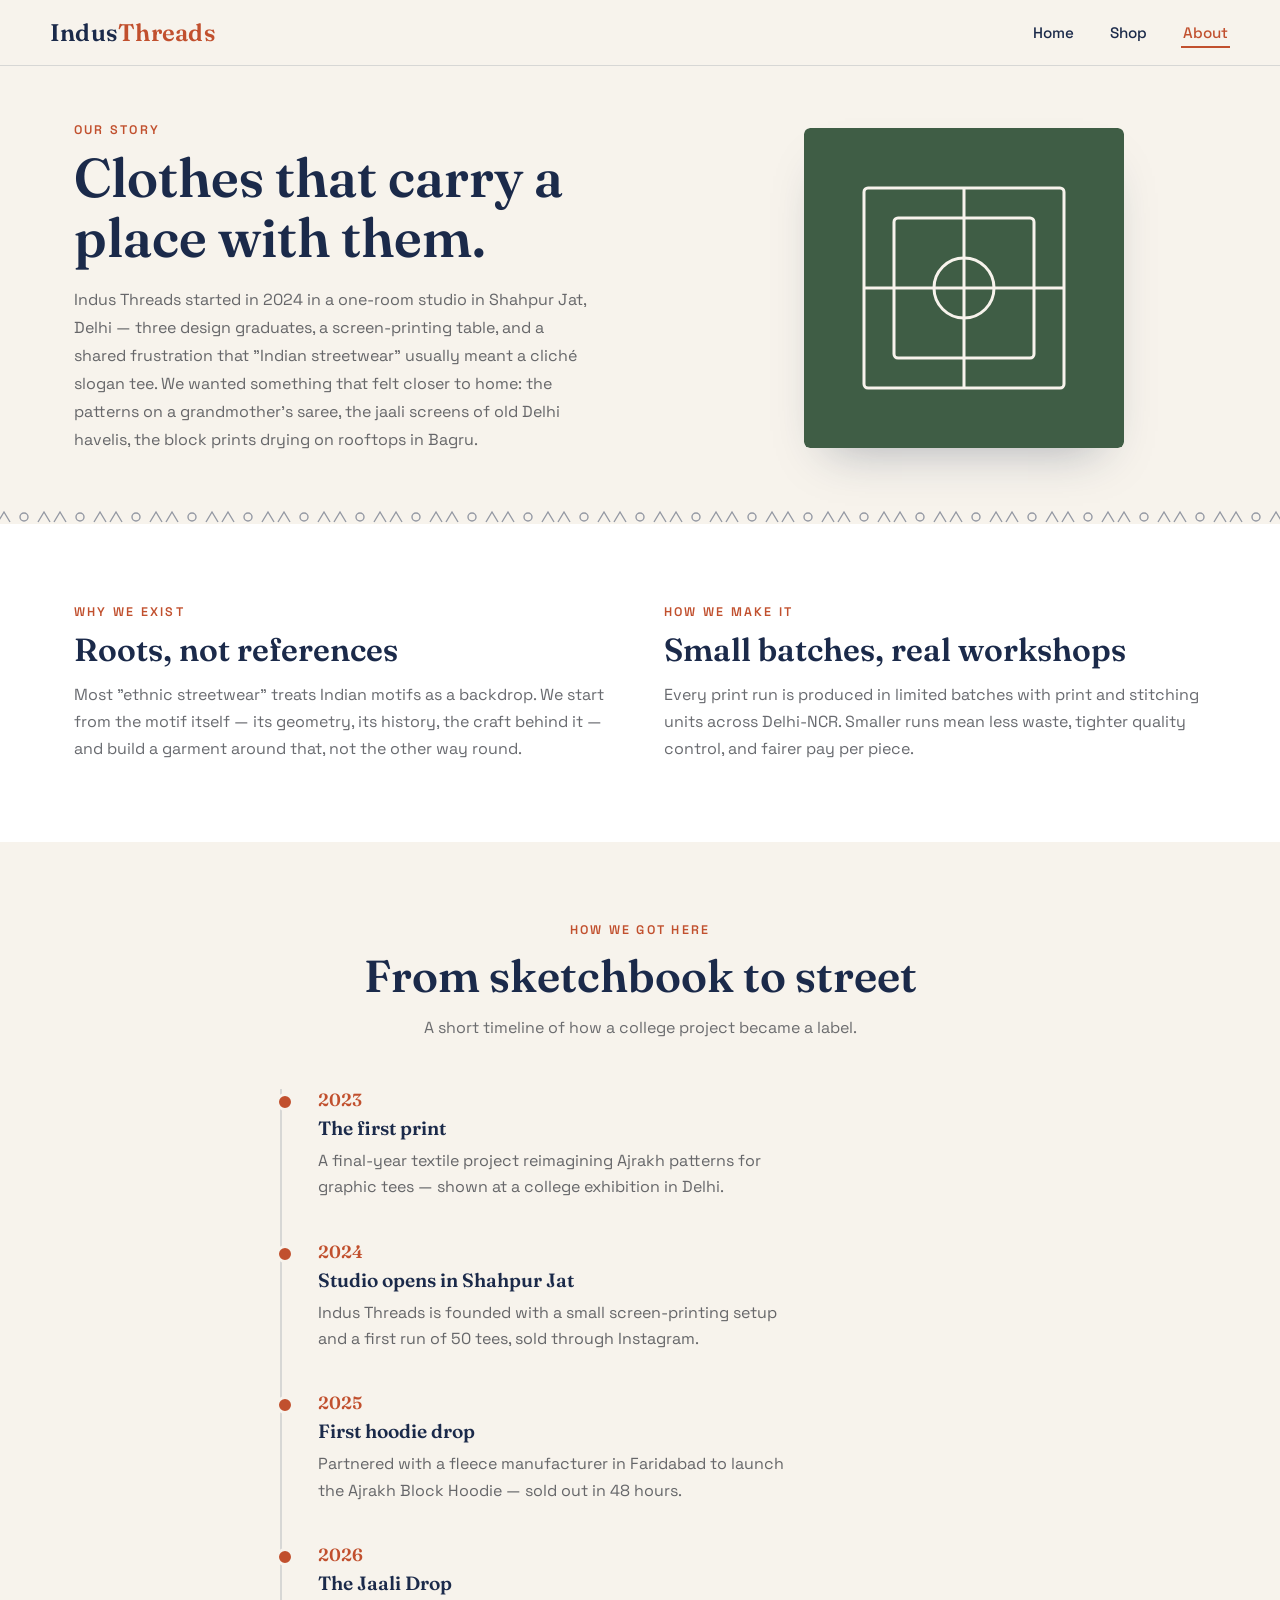
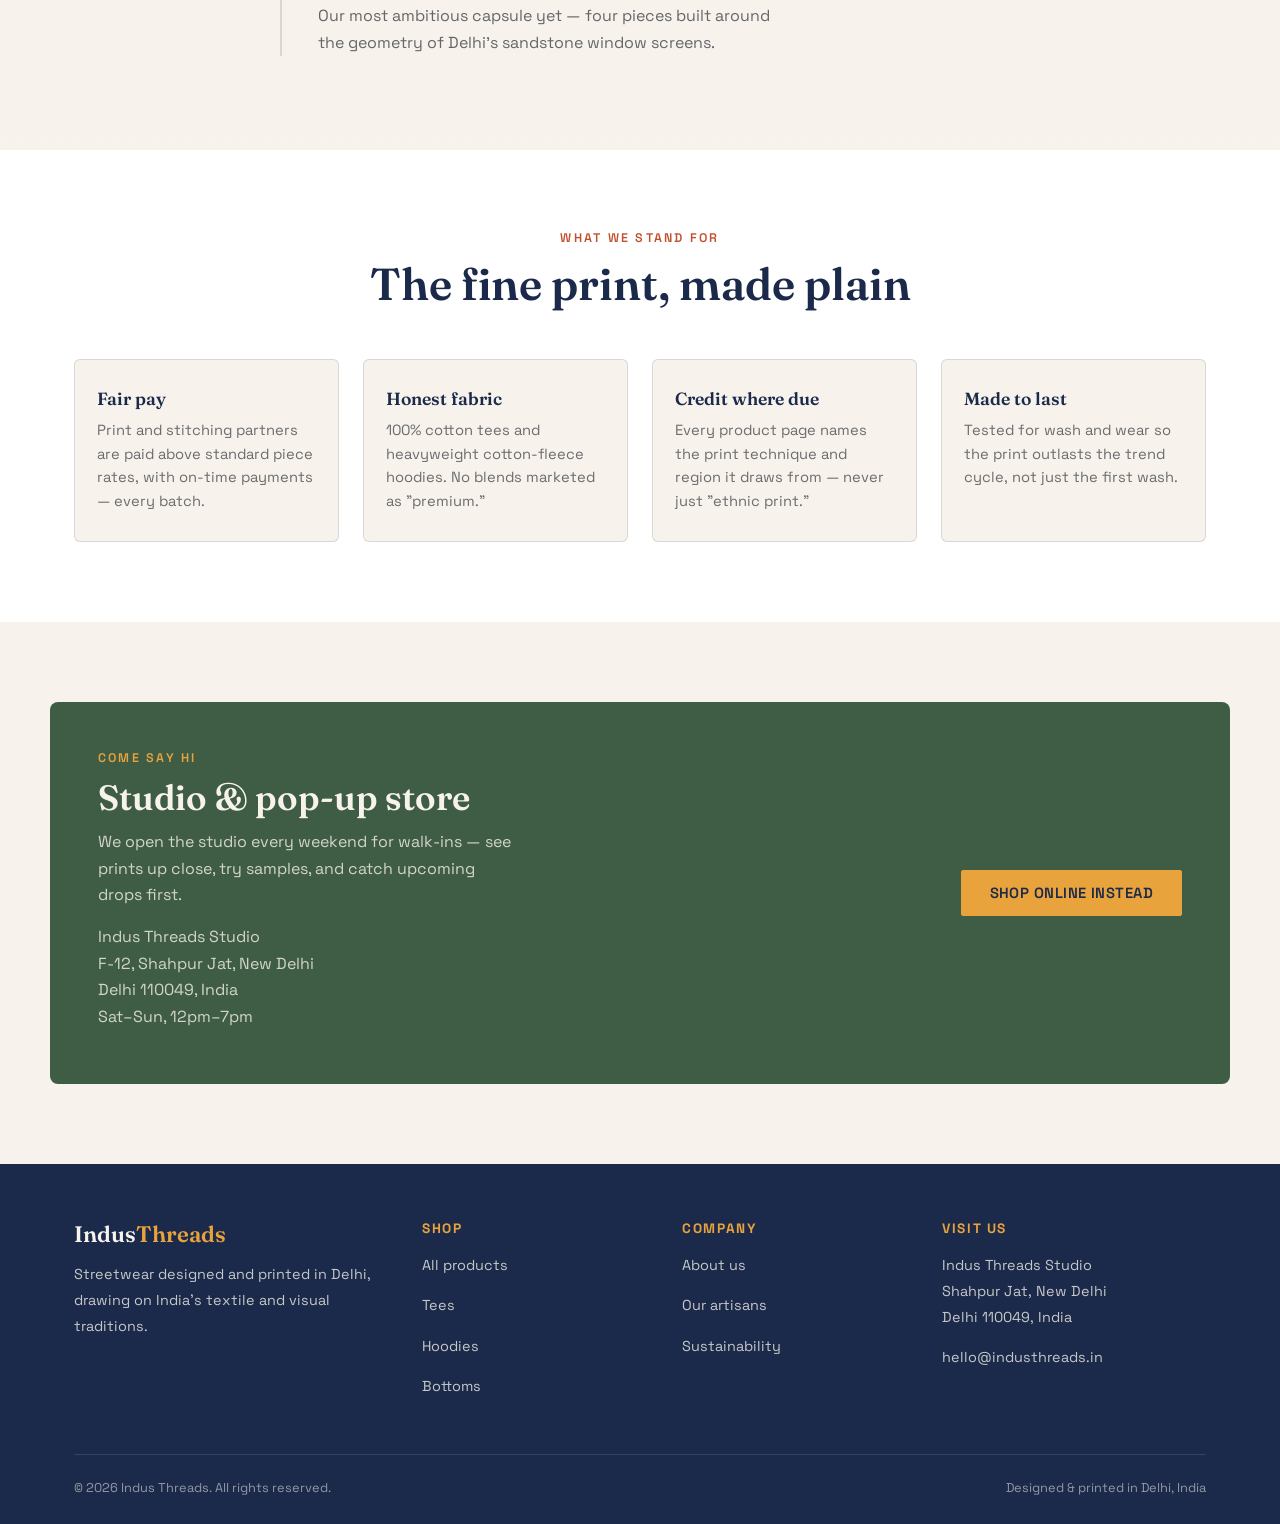
==== about.html @ fd1d697f "Add files via upload" ====
<!DOCTYPE html>
<html lang="en">
<head>
  <meta charset="UTF-8" />
  <meta name="viewport" content="width=device-width, initial-scale=1.0" />
  <title>About — Indus Threads</title>
  <link rel="preconnect" href="https://fonts.googleapis.com">
  <link rel="preconnect" href="https://fonts.gstatic.com" crossorigin>
  <link href="https://fonts.googleapis.com/css2?family=Fraunces:opsz,wght@9..144,500;9..144,600;9..144,700&family=Space+Grotesk:wght@400;500;600;700&display=swap" rel="stylesheet">
  <link rel="stylesheet" href="style.css" />
  <link rel="stylesheet" href="about.css" />
</head>
<body>

  <!-- ===== HEADER ===== -->
  <header class="site-header">
    <nav class="nav container">
      <a href="index.html" class="logo">Indus<span>Threads</span></a>
      <div class="nav-links">
        <a href="index.html">Home</a>
        <a href="shop.html">Shop</a>
        <a href="about.html" class="active">About</a>
      </div>
      <button class="nav-toggle" aria-label="Toggle menu">
        <span></span><span></span><span></span>
      </button>
    </nav>
  </header>

  <!-- ===== INTRO ===== -->
  <section class="about-hero">
    <div class="container about-hero-grid">
      <div>
        <span class="eyebrow">Our story</span>
        <h1>Clothes that carry a place with them.</h1>
        <p>
          Indus Threads started in 2024 in a one-room studio in Shahpur Jat,
          Delhi — three design graduates, a screen-printing table, and a
          shared frustration that "Indian streetwear" usually meant a cliché
          slogan tee. We wanted something that felt closer to home: the
          patterns on a grandmother's saree, the jaali screens of old Delhi
          havelis, the block prints drying on rooftops in Bagru.
        </p>
      </div>
      <div class="about-hero-visual reveal">
        <svg viewBox="0 0 320 320" xmlns="http://www.w3.org/2000/svg" aria-hidden="true">
          <rect width="320" height="320" rx="6" fill="#3F5D45"/>
          <g stroke="#F7F3EC" stroke-width="3" fill="none">
            <rect x="60" y="60" width="200" height="200" rx="4"/>
            <rect x="90" y="90" width="140" height="140" rx="4"/>
            <path d="M60 160 H260 M160 60 V260"/>
            <circle cx="160" cy="160" r="30"/>
          </g>
        </svg>
      </div>
    </div>
  </section>

  <div class="motif-strip" aria-hidden="true"></div>

  <!-- ===== MISSION ===== -->
  <section class="mission">
    <div class="container mission-grid">
      <div class="mission-item reveal">
        <span class="eyebrow">Why we exist</span>
        <h2>Roots, not references</h2>
        <p>
          Most "ethnic streetwear" treats Indian motifs as a backdrop. We start
          from the motif itself — its geometry, its history, the craft behind
          it — and build a garment around that, not the other way round.
        </p>
      </div>
      <div class="mission-item reveal">
        <span class="eyebrow">How we make it</span>
        <h2>Small batches, real workshops</h2>
        <p>
          Every print run is produced in limited batches with print and
          stitching units across Delhi-NCR. Smaller runs mean less waste,
          tighter quality control, and fairer pay per piece.
        </p>
      </div>
    </div>
  </section>

  <!-- ===== TIMELINE ===== -->
  <section class="timeline-section">
    <div class="container">
      <div class="section-head">
        <span class="eyebrow">How we got here</span>
        <h2>From sketchbook to street</h2>
        <p>A short timeline of how a college project became a label.</p>
      </div>

      <div class="timeline">
        <div class="timeline-item reveal">
          <div class="timeline-year">2023</div>
          <div class="timeline-body">
            <h3>The first print</h3>
            <p>A final-year textile project reimagining Ajrakh patterns for graphic tees — shown at a college exhibition in Delhi.</p>
          </div>
        </div>
        <div class="timeline-item reveal">
          <div class="timeline-year">2024</div>
          <div class="timeline-body">
            <h3>Studio opens in Shahpur Jat</h3>
            <p>Indus Threads is founded with a small screen-printing setup and a first run of 50 tees, sold through Instagram.</p>
          </div>
        </div>
        <div class="timeline-item reveal">
          <div class="timeline-year">2025</div>
          <div class="timeline-body">
            <h3>First hoodie drop</h3>
            <p>Partnered with a fleece manufacturer in Faridabad to launch the Ajrakh Block Hoodie — sold out in 48 hours.</p>
          </div>
        </div>
        <div class="timeline-item reveal">
          <div class="timeline-year">2026</div>
          <div class="timeline-body">
            <h3>The Jaali Drop</h3>
            <p>Our most ambitious capsule yet — four pieces built around the geometry of Delhi's sandstone window screens.</p>
          </div>
        </div>
      </div>
    </div>
  </section>

  <div class="motif-strip dark" aria-hidden="true"></div>

  <!-- ===== TEAM / VALUES ===== -->
  <section class="values-section">
    <div class="container">
      <div class="section-head">
        <span class="eyebrow">What we stand for</span>
        <h2>The fine print, made plain</h2>
      </div>
      <div class="values-grid-about">
        <div class="value-card reveal">
          <h3>Fair pay</h3>
          <p>Print and stitching partners are paid above standard piece rates, with on-time payments — every batch.</p>
        </div>
        <div class="value-card reveal">
          <h3>Honest fabric</h3>
          <p>100% cotton tees and heavyweight cotton-fleece hoodies. No blends marketed as "premium."</p>
        </div>
        <div class="value-card reveal">
          <h3>Credit where due</h3>
          <p>Every product page names the print technique and region it draws from — never just "ethnic print."</p>
        </div>
        <div class="value-card reveal">
          <h3>Made to last</h3>
          <p>Tested for wash and wear so the print outlasts the trend cycle, not just the first wash.</p>
        </div>
      </div>
    </div>
  </section>

  <!-- ===== VISIT US ===== -->
  <section class="visit">
    <div class="container visit-box">
      <div>
        <span class="eyebrow">Come say hi</span>
        <h2>Studio &amp; pop-up store</h2>
        <p>We open the studio every weekend for walk-ins — see prints up close, try samples, and catch upcoming drops first.</p>
        <p class="visit-address">
          Indus Threads Studio<br>
          F-12, Shahpur Jat, New Delhi<br>
          Delhi 110049, India<br>
          Sat–Sun, 12pm–7pm
        </p>
      </div>
      <a href="shop.html" class="btn btn-primary">Shop online instead</a>
    </div>
  </section>

  <!-- ===== FOOTER ===== -->
  <footer class="site-footer">
    <div class="container">
      <div class="footer-grid">
        <div>
          <div class="footer-logo">Indus<span>Threads</span></div>
          <p>Streetwear designed and printed in Delhi, drawing on India's textile and visual traditions.</p>
        </div>
        <div>
          <h4>Shop</h4>
          <p><a href="shop.html">All products</a></p>
          <p><a href="shop.html">Tees</a></p>
          <p><a href="shop.html">Hoodies</a></p>
          <p><a href="shop.html">Bottoms</a></p>
        </div>
        <div>
          <h4>Company</h4>
          <p><a href="about.html">About us</a></p>
          <p><a href="about.html">Our artisans</a></p>
          <p><a href="#">Sustainability</a></p>
        </div>
        <div>
          <h4>Visit us</h4>
          <p>Indus Threads Studio<br>Shahpur Jat, New Delhi<br>Delhi 110049, India</p>
          <p>hello@industhreads.in</p>
        </div>
      </div>
      <div class="footer-bottom">
        <span>© 2026 Indus Threads. All rights reserved.</span>
        <span>Designed &amp; printed in Delhi, India</span>
      </div>
    </div>
  </footer>

  <script src="script.js"></script>
</body>
</html>
---- style.css ----
/* ===========================
   Indus Threads — Shared Styles
   =========================== */

:root {
  --indigo: #1b2a4a;
  --cream: #f7f3ec;
  --saffron: #e8a33d;
  --terracotta: #c1502e;
  --leaf: #3f5d45;
  --ink: #20242b;
  --line: rgba(27, 42, 74, 0.14);

  --display: "Fraunces", Georgia, serif;
  --body: "Space Grotesk", "Helvetica Neue", Arial, sans-serif;

  --container: 1180px;
}

* {
  box-sizing: border-box;
}

html {
  scroll-behavior: smooth;
}

body {
  margin: 0;
  font-family: var(--body);
  background: var(--cream);
  color: var(--ink);
  -webkit-font-smoothing: antialiased;
}

img {
  max-width: 100%;
  display: block;
}

a {
  color: inherit;
  text-decoration: none;
}

:focus-visible {
  outline: 2px solid var(--terracotta);
  outline-offset: 3px;
}

.container {
  max-width: var(--container);
  margin: 0 auto;
  padding: 0 24px;
}

/* ---------- Block-print motif (signature element) ----------
   A repeating SVG strip inspired by woodblock / Ajrakh border prints,
   used as a thin divider between sections. */
.motif-strip {
  height: 14px;
  width: 100%;
  background-image: url("data:image/svg+xml,%3Csvg xmlns='http://www.w3.org/2000/svg' width='56' height='14' viewBox='0 0 56 14'%3E%3Cg fill='none' stroke='%231b2a4a' stroke-width='1.4' opacity='0.45'%3E%3Cpath d='M2 12 L8 2 L14 12' /%3E%3Ccircle cx='28' cy='7' r='4' /%3E%3Cpath d='M42 12 L48 2 L54 12' /%3E%3C/g%3E%3C/svg%3E");
  background-repeat: repeat-x;
  background-size: 56px 14px;
  background-position: center;
}

.motif-strip.dark {
  background-image: url("data:image/svg+xml,%3Csvg xmlns='http://www.w3.org/2000/svg' width='56' height='14' viewBox='0 0 56 14'%3E%3Cg fill='none' stroke='%23f7f3ec' stroke-width='1.4' opacity='0.55'%3E%3Cpath d='M2 12 L8 2 L14 12' /%3E%3Ccircle cx='28' cy='7' r='4' /%3E%3Cpath d='M42 12 L48 2 L54 12' /%3E%3C/g%3E%3C/svg%3E");
}

/* ---------- Header ---------- */
.site-header {
  position: sticky;
  top: 0;
  z-index: 50;
  background: var(--cream);
  border-bottom: 1px solid var(--line);
}

.nav {
  display: flex;
  align-items: center;
  justify-content: space-between;
  padding: 18px 0;
}

.logo {
  font-family: var(--display);
  font-weight: 600;
  font-size: 1.5rem;
  letter-spacing: 0.01em;
  color: var(--indigo);
}

.logo span {
  color: var(--terracotta);
}

.nav-links {
  display: flex;
  gap: 32px;
  font-size: 0.95rem;
  font-weight: 500;
}

.nav-links a {
  position: relative;
  padding: 4px 2px;
  color: var(--indigo);
  transition: color 0.2s ease;
}

.nav-links a::after {
  content: "";
  position: absolute;
  left: 0;
  bottom: -2px;
  width: 0;
  height: 2px;
  background: var(--terracotta);
  transition: width 0.25s ease;
}

.nav-links a:hover::after,
.nav-links a.active::after {
  width: 100%;
}

.nav-links a.active {
  color: var(--terracotta);
}

.nav-toggle {
  display: none;
  background: none;
  border: none;
  cursor: pointer;
  padding: 6px;
}

.nav-toggle span {
  display: block;
  width: 24px;
  height: 2px;
  background: var(--indigo);
  margin: 5px 0;
  transition: 0.25s ease;
}

/* ---------- Buttons ---------- */
.btn {
  display: inline-flex;
  align-items: center;
  gap: 8px;
  padding: 13px 28px;
  font-family: var(--body);
  font-weight: 600;
  font-size: 0.92rem;
  letter-spacing: 0.03em;
  text-transform: uppercase;
  border-radius: 2px;
  border: 1.5px solid var(--indigo);
  cursor: pointer;
  transition: all 0.2s ease;
}

.btn-primary {
  background: var(--indigo);
  color: var(--cream);
}

.btn-primary:hover {
  background: var(--terracotta);
  border-color: var(--terracotta);
}

.btn-outline {
  background: transparent;
  color: var(--indigo);
}

.btn-outline:hover {
  background: var(--indigo);
  color: var(--cream);
}

/* ---------- Eyebrow / labels ---------- */
.eyebrow {
  font-size: 0.78rem;
  font-weight: 600;
  letter-spacing: 0.18em;
  text-transform: uppercase;
  color: var(--terracotta);
  margin-bottom: 10px;
  display: block;
}

/* ---------- Footer ---------- */
.site-footer {
  background: var(--indigo);
  color: var(--cream);
  padding: 56px 0 28px;
}

.footer-grid {
  display: grid;
  grid-template-columns: 1.4fr 1fr 1fr 1.2fr;
  gap: 40px;
  margin-bottom: 40px;
}

.footer-grid h4 {
  font-size: 0.85rem;
  letter-spacing: 0.12em;
  text-transform: uppercase;
  color: var(--saffron);
  margin: 0 0 16px;
}

.footer-grid p,
.footer-grid a {
  font-size: 0.9rem;
  line-height: 1.8;
  color: rgba(247, 243, 236, 0.78);
}

.footer-grid a:hover {
  color: var(--saffron);
}

.footer-logo {
  font-family: var(--display);
  font-size: 1.4rem;
  font-weight: 600;
  margin-bottom: 12px;
}

.footer-logo span {
  color: var(--saffron);
}

.footer-bottom {
  display: flex;
  justify-content: space-between;
  align-items: center;
  font-size: 0.8rem;
  color: rgba(247, 243, 236, 0.55);
  padding-top: 24px;
  border-top: 1px solid rgba(247, 243, 236, 0.12);
  flex-wrap: wrap;
  gap: 12px;
}

/* ---------- Generic section spacing ---------- */
section {
  padding: 80px 0;
}

.section-head {
  max-width: 620px;
  margin: 0 auto 48px;
  text-align: center;
}

.section-head h2 {
  font-family: var(--display);
  font-size: clamp(2rem, 4vw, 2.8rem);
  margin: 0 0 12px;
  color: var(--indigo);
  font-weight: 600;
}

.section-head p {
  color: rgba(32, 36, 43, 0.65);
  line-height: 1.6;
  margin: 0;
}

/* ---------- Responsive ---------- */
@media (max-width: 860px) {
  .nav-links {
    position: absolute;
    top: 100%;
    left: 0;
    right: 0;
    flex-direction: column;
    background: var(--cream);
    border-bottom: 1px solid var(--line);
    padding: 16px 24px 24px;
    gap: 18px;
    transform: translateY(-8px);
    opacity: 0;
    pointer-events: none;
    transition: all 0.25s ease;
  }

  .nav-links.open {
    transform: translateY(0);
    opacity: 1;
    pointer-events: auto;
  }

  .nav-toggle {
    display: block;
  }

  .footer-grid {
    grid-template-columns: 1fr 1fr;
    gap: 32px;
  }

  section {
    padding: 56px 0;
  }
}

@media (max-width: 540px) {
  .footer-grid {
    grid-template-columns: 1fr;
  }

  .footer-bottom {
    flex-direction: column;
    align-items: flex-start;
  }
}
---- about.css ----
/* ===========================
   About page styles
   =========================== */

.about-hero {
  padding: 56px 0;
}

.about-hero-grid {
  display: grid;
  grid-template-columns: 1.1fr 0.9fr;
  gap: 56px;
  align-items: center;
}

.about-hero h1 {
  font-family: var(--display);
  font-size: clamp(2.2rem, 5vw, 3.4rem);
  color: var(--indigo);
  margin: 0 0 18px;
  font-weight: 600;
  line-height: 1.1;
}

.about-hero p {
  color: rgba(32, 36, 43, 0.68);
  line-height: 1.75;
  max-width: 520px;
  margin: 0;
}

.about-hero-visual svg {
  width: 100%;
  max-width: 320px;
  margin: 0 auto;
  display: block;
  border-radius: 6px;
  box-shadow: 0 24px 48px -24px rgba(27, 42, 74, 0.35);
}

/* ---------- Mission ---------- */
.mission {
  background: #fff;
}

.mission-grid {
  display: grid;
  grid-template-columns: 1fr 1fr;
  gap: 48px;
}

.mission-item h2 {
  font-family: var(--display);
  font-size: clamp(1.5rem, 3vw, 2rem);
  color: var(--indigo);
  margin: 0 0 12px;
  font-weight: 600;
}

.mission-item p {
  color: rgba(32, 36, 43, 0.68);
  line-height: 1.7;
  margin: 0;
}

/* ---------- Timeline ---------- */
.timeline {
  max-width: 720px;
  margin: 0 auto;
  border-left: 2px solid var(--line);
  padding-left: 36px;
}

.timeline-item {
  position: relative;
  padding-bottom: 40px;
}

.timeline-item:last-child {
  padding-bottom: 0;
}

.timeline-item::before {
  content: "";
  position: absolute;
  left: -42px;
  top: 4px;
  width: 12px;
  height: 12px;
  border-radius: 50%;
  background: var(--terracotta);
  border: 3px solid var(--cream);
}

.timeline-year {
  font-family: var(--display);
  font-size: 1.1rem;
  font-weight: 600;
  color: var(--terracotta);
  margin-bottom: 6px;
}

.timeline-body h3 {
  font-family: var(--display);
  font-size: 1.2rem;
  color: var(--indigo);
  margin: 0 0 8px;
  font-weight: 600;
}

.timeline-body p {
  color: rgba(32, 36, 43, 0.68);
  line-height: 1.65;
  margin: 0;
  max-width: 480px;
}

/* ---------- Values grid ---------- */
.values-section {
  background: #fff;
}

.values-grid-about {
  display: grid;
  grid-template-columns: repeat(4, 1fr);
  gap: 24px;
}

.value-card {
  background: var(--cream);
  border: 1px solid var(--line);
  border-radius: 6px;
  padding: 28px 22px;
}

.value-card h3 {
  font-family: var(--display);
  font-size: 1.1rem;
  color: var(--indigo);
  margin: 0 0 10px;
  font-weight: 600;
}

.value-card p {
  color: rgba(32, 36, 43, 0.65);
  line-height: 1.6;
  margin: 0;
  font-size: 0.92rem;
}

/* ---------- Visit ---------- */
.visit-box {
  background: var(--leaf);
  color: var(--cream);
  border-radius: 8px;
  padding: 48px;
  display: flex;
  justify-content: space-between;
  align-items: center;
  gap: 32px;
  flex-wrap: wrap;
}

.visit-box .eyebrow {
  color: var(--saffron);
}

.visit-box h2 {
  font-family: var(--display);
  font-size: clamp(1.6rem, 3vw, 2.2rem);
  margin: 0 0 10px;
  font-weight: 600;
}

.visit-box p {
  margin: 0 0 6px;
  color: rgba(247, 243, 236, 0.8);
  line-height: 1.65;
  max-width: 420px;
}

.visit-address {
  margin-top: 16px !important;
  font-style: normal;
}

.visit-box .btn-primary {
  background: var(--saffron);
  border-color: var(--saffron);
  color: var(--indigo);
}

.visit-box .btn-primary:hover {
  background: var(--cream);
  border-color: var(--cream);
}

/* ---------- Reveal ---------- */
.reveal {
  opacity: 0;
  transform: translateY(24px);
  transition: opacity 0.6s ease, transform 0.6s ease;
}

.reveal.in-view {
  opacity: 1;
  transform: translateY(0);
}

@media (prefers-reduced-motion: reduce) {
  .reveal {
    opacity: 1;
    transform: none;
    transition: none;
  }
}

/* ---------- Responsive ---------- */
@media (max-width: 980px) {
  .about-hero-grid {
    grid-template-columns: 1fr;
    gap: 32px;
  }

  .about-hero-visual {
    order: -1;
  }

  .mission-grid {
    grid-template-columns: 1fr;
    gap: 32px;
  }

  .values-grid-about {
    grid-template-columns: repeat(2, 1fr);
  }

  .timeline {
    padding-left: 28px;
  }

  .timeline-item::before {
    left: -34px;
  }
}

@media (max-width: 540px) {
  .values-grid-about {
    grid-template-columns: 1fr;
  }

  .visit-box {
    padding: 32px 24px;
    flex-direction: column;
    align-items: flex-start;
  }
}
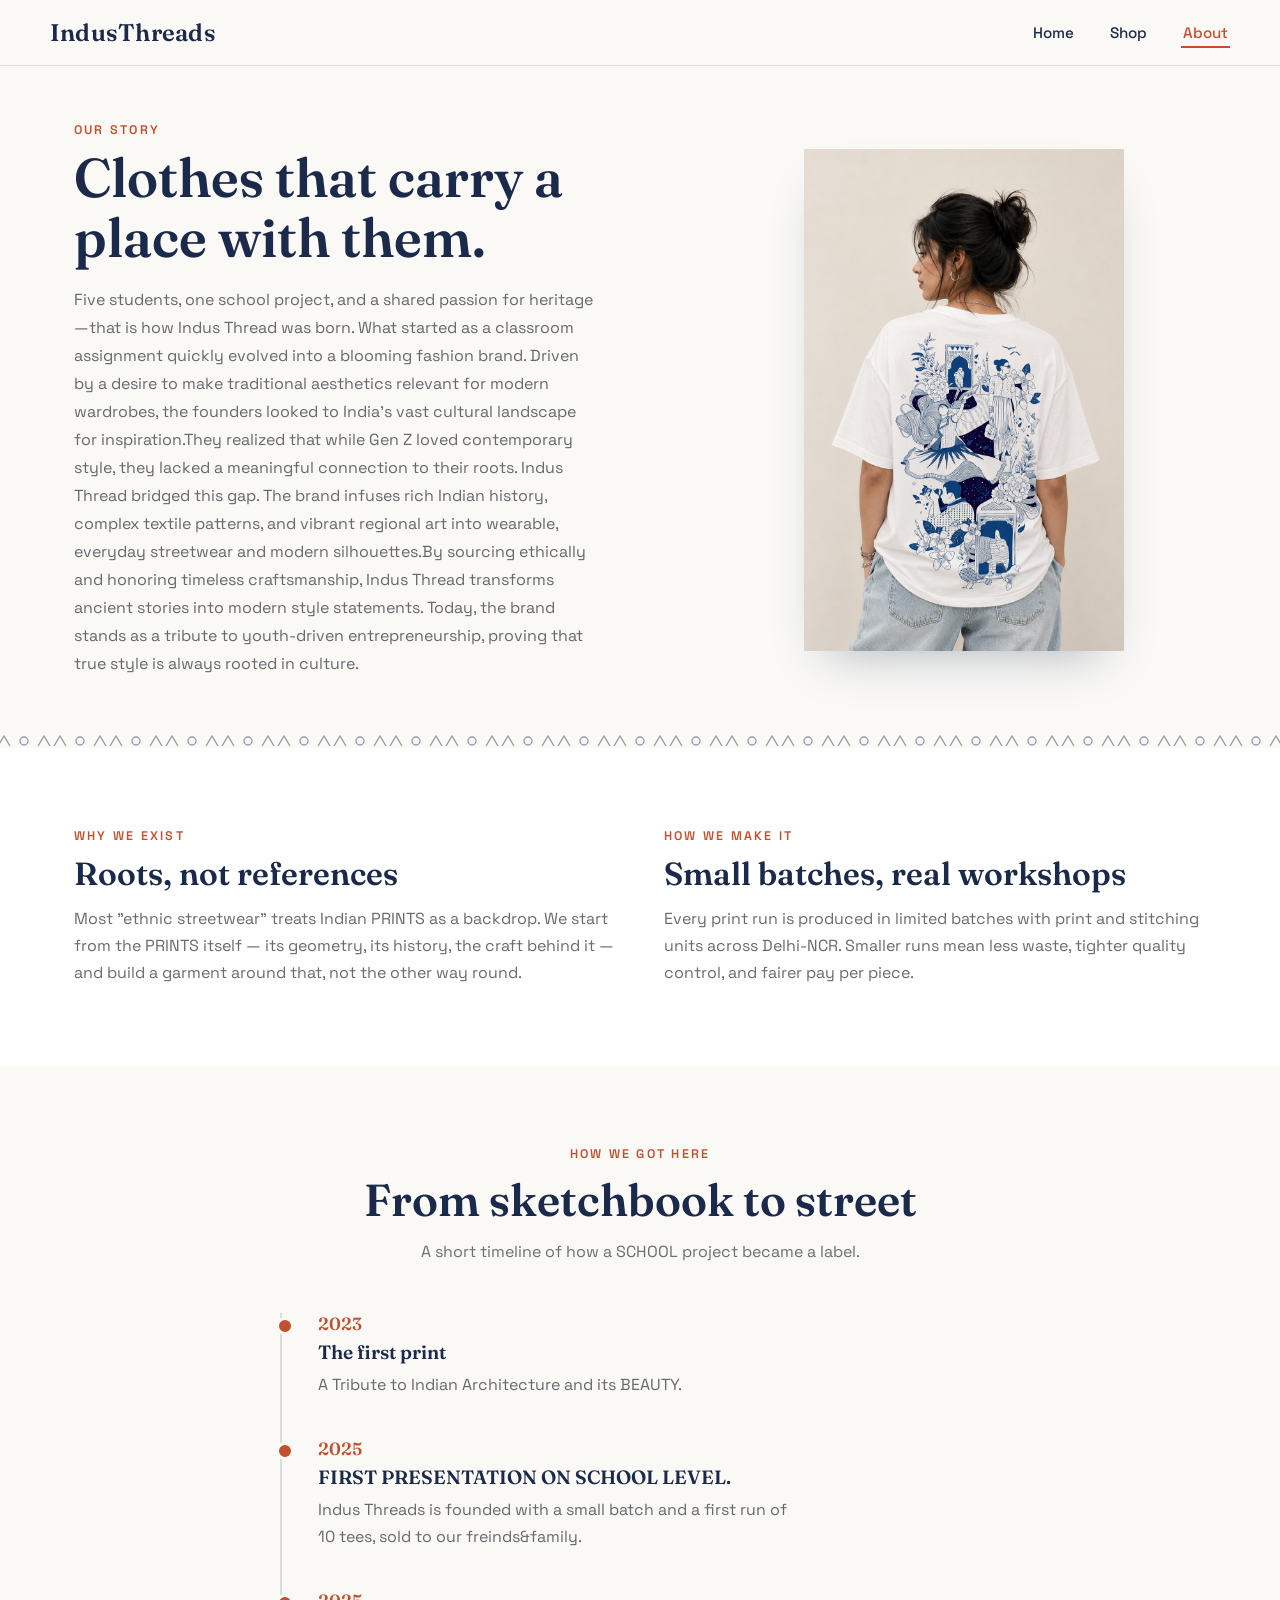
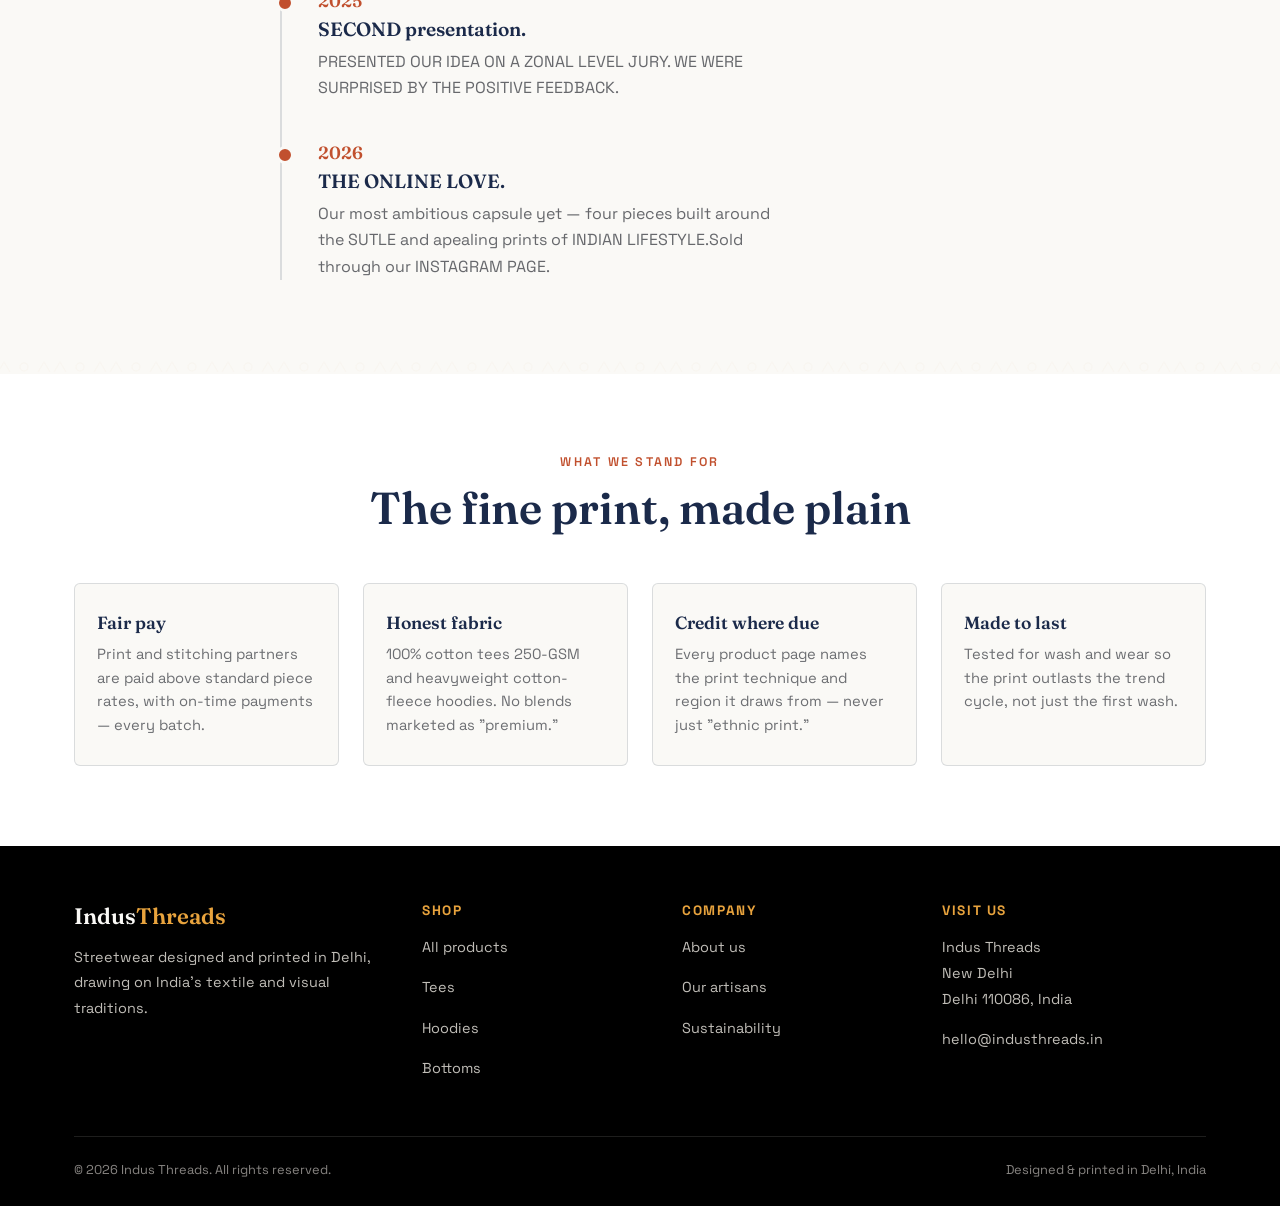
==== commit 45dacd5c: "Add files via upload" ====
--- a/about.html
+++ b/about.html
@@ -34,16 +34,14 @@
         <span class="eyebrow">Our story</span>
         <h1>Clothes that carry a place with them.</h1>
         <p>
-          Indus Threads started in 2024 in a one-room studio in Shahpur Jat,
-          Delhi — three design graduates, a screen-printing table, and a
-          shared frustration that "Indian streetwear" usually meant a cliché
-          slogan tee. We wanted something that felt closer to home: the
-          patterns on a grandmother's saree, the jaali screens of old Delhi
-          havelis, the block prints drying on rooftops in Bagru.
+          Five students, one school project, and a shared passion for heritage—that is how Indus Thread was born. What started as a classroom assignment quickly evolved into a blooming fashion brand. Driven by a desire to make traditional aesthetics relevant for modern wardrobes, the founders looked to India's vast cultural landscape for inspiration.They realized that while Gen Z loved contemporary style, they lacked a meaningful connection to their roots. Indus Thread bridged this gap. The brand infuses rich Indian history, complex textile patterns, and vibrant regional art into wearable, everyday streetwear and modern silhouettes.By sourcing ethically and honoring timeless craftsmanship, Indus Thread transforms ancient stories into modern style statements. Today, the brand stands as a tribute to youth-driven entrepreneurship, proving that true style is always rooted in culture.
         </p>
       </div>
       <div class="about-hero-visual reveal">
-        <svg viewBox="0 0 320 320" xmlns="http://www.w3.org/2000/svg" aria-hidden="true">
+        <div class="akela">
+          <img src="blue girl.png" alt="" srcset="">
+        </div>
+        <!-- <svg viewBox="0 0 320 320" xmlns="http://www.w3.org/2000/svg" aria-hidden="true">
           <rect width="320" height="320" rx="6" fill="#3F5D45"/>
           <g stroke="#F7F3EC" stroke-width="3" fill="none">
             <rect x="60" y="60" width="200" height="200" rx="4"/>
@@ -51,7 +49,7 @@
             <path d="M60 160 H260 M160 60 V260"/>
             <circle cx="160" cy="160" r="30"/>
           </g>
-        </svg>
+        </svg> -->
       </div>
     </div>
   </section>
@@ -65,8 +63,8 @@
         <span class="eyebrow">Why we exist</span>
         <h2>Roots, not references</h2>
         <p>
-          Most "ethnic streetwear" treats Indian motifs as a backdrop. We start
-          from the motif itself — its geometry, its history, the craft behind
+          Most "ethnic streetwear" treats Indian PRINTS as a backdrop. We start
+          from the PRINTS itself — its geometry, its history, the craft behind
           it — and build a garment around that, not the other way round.
         </p>
       </div>
@@ -88,7 +86,7 @@
       <div class="section-head">
         <span class="eyebrow">How we got here</span>
         <h2>From sketchbook to street</h2>
-        <p>A short timeline of how a college project became a label.</p>
+        <p>A short timeline of how a SCHOOL project became a label.</p>
       </div>
 
       <div class="timeline">
@@ -96,28 +94,28 @@
           <div class="timeline-year">2023</div>
           <div class="timeline-body">
             <h3>The first print</h3>
-            <p>A final-year textile project reimagining Ajrakh patterns for graphic tees — shown at a college exhibition in Delhi.</p>
-          </div>
-        </div>
-        <div class="timeline-item reveal">
-          <div class="timeline-year">2024</div>
-          <div class="timeline-body">
-            <h3>Studio opens in Shahpur Jat</h3>
-            <p>Indus Threads is founded with a small screen-printing setup and a first run of 50 tees, sold through Instagram.</p>
+            <p>A Tribute to Indian Architecture and its BEAUTY.</p>
           </div>
         </div>
         <div class="timeline-item reveal">
           <div class="timeline-year">2025</div>
           <div class="timeline-body">
-            <h3>First hoodie drop</h3>
-            <p>Partnered with a fleece manufacturer in Faridabad to launch the Ajrakh Block Hoodie — sold out in 48 hours.</p>
+            <h3>FIRST PRESENTATION ON SCHOOL LEVEL.</h3>
+            <p>Indus Threads is founded with a small batch and a first run of 10 tees, sold to our freinds&family.</p>
+          </div>
+        </div>
+        <div class="timeline-item reveal">
+          <div class="timeline-year">2025</div>
+          <div class="timeline-body">
+            <h3>SECOND presentation.</h3>
+            <p>PRESENTED OUR IDEA ON A ZONAL LEVEL JURY. WE WERE SURPRISED BY THE POSITIVE FEEDBACK.</p>
           </div>
         </div>
         <div class="timeline-item reveal">
           <div class="timeline-year">2026</div>
           <div class="timeline-body">
-            <h3>The Jaali Drop</h3>
-            <p>Our most ambitious capsule yet — four pieces built around the geometry of Delhi's sandstone window screens.</p>
+            <h3>THE ONLINE LOVE.</h3>
+            <p>Our most ambitious capsule yet — four pieces built around the SUTLE and apealing prints of INDIAN LIFESTYLE.Sold through our INSTAGRAM PAGE.</p>
           </div>
         </div>
       </div>
@@ -140,7 +138,7 @@
         </div>
         <div class="value-card reveal">
           <h3>Honest fabric</h3>
-          <p>100% cotton tees and heavyweight cotton-fleece hoodies. No blends marketed as "premium."</p>
+          <p>100% cotton tees 250-GSM and heavyweight cotton-fleece hoodies. No blends marketed as "premium."</p>
         </div>
         <div class="value-card reveal">
           <h3>Credit where due</h3>
@@ -155,22 +153,22 @@
   </section>
 
   <!-- ===== VISIT US ===== -->
-  <section class="visit">
+  <!-- <section class="visit">
     <div class="container visit-box">
       <div>
         <span class="eyebrow">Come say hi</span>
         <h2>Studio &amp; pop-up store</h2>
         <p>We open the studio every weekend for walk-ins — see prints up close, try samples, and catch upcoming drops first.</p>
         <p class="visit-address">
-          Indus Threads Studio<br>
-          F-12, Shahpur Jat, New Delhi<br>
-          Delhi 110049, India<br>
+          Indus Threads <br>
+          <br>
+          Delhi 110086, India<br>
           Sat–Sun, 12pm–7pm
         </p>
       </div>
-      <a href="shop.html" class="btn btn-primary">Shop online instead</a>
-    </div>
-  </section>
+      <a href="" class="btn btn-primary">Shop online instead</a>
+    </div>
+  </section> -->
 
   <!-- ===== FOOTER ===== -->
   <footer class="site-footer">
@@ -195,7 +193,7 @@
         </div>
         <div>
           <h4>Visit us</h4>
-          <p>Indus Threads Studio<br>Shahpur Jat, New Delhi<br>Delhi 110049, India</p>
+          <p>Indus Threads <br> New Delhi<br>Delhi 110086, India</p>
           <p>hello@industhreads.in</p>
         </div>
       </div>
--- a/style.css
+++ b/style.css
@@ -4,7 +4,7 @@
 
 :root {
   --indigo: #1b2a4a;
-  --cream: #f7f3ec;
+  --cream:  #FAF9F6;
   --saffron: #e8a33d;
   --terracotta: #c1502e;
   --leaf: #3f5d45;
@@ -95,7 +95,7 @@
 }
 
 .logo span {
-  color: var(--terracotta);
+  color: var(--indigo);
 }
 
 .nav-links {
@@ -199,7 +199,7 @@
 
 /* ---------- Footer ---------- */
 .site-footer {
-  background: var(--indigo);
+  background: black;
   color: var(--cream);
   padding: 56px 0 28px;
 }
--- a/about.css
+++ b/about.css
@@ -28,7 +28,28 @@
   max-width: 520px;
   margin: 0;
 }
-
+.akela{
+  width: 100%;
+  height: 100%;
+  max-width: 320px;
+  margin: 0 auto;
+  display: block;
+  border-radius: 6px;
+  box-shadow: 0 24px 48px -24px rgba(27, 42, 74, 0.35);
+  /* background-image: url('blue\ girl.png');
+  background-size: cover;
+  background-position: center;
+  background-repeat: no-repeat; */
+}
+/* .about-hero-visual{
+  width: 100%;
+  max-width: 320px;
+  background-image:url('akela\ londa.jpeg');
+  background-size: cover;
+  background-position: center;
+  background-repeat: no-repeat;
+   display: block;
+} */
 .about-hero-visual svg {
   width: 100%;
   max-width: 320px;
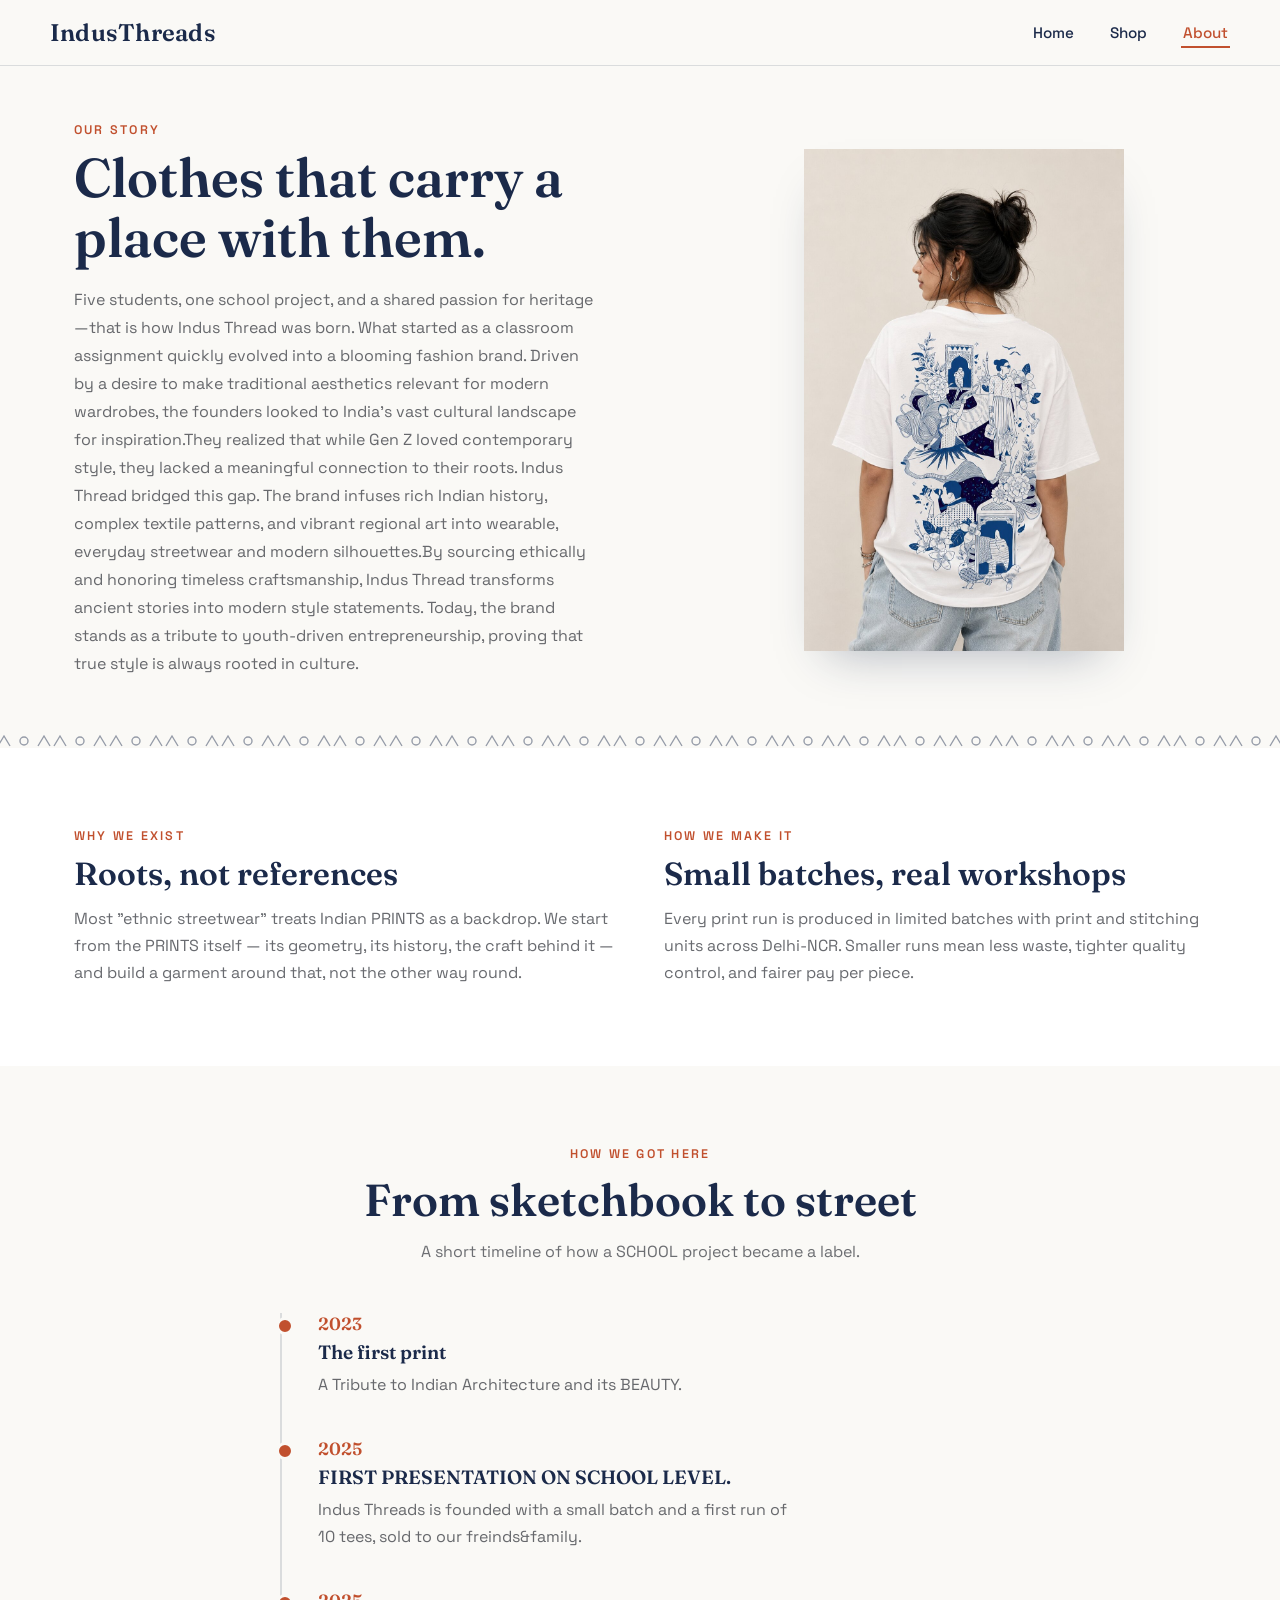
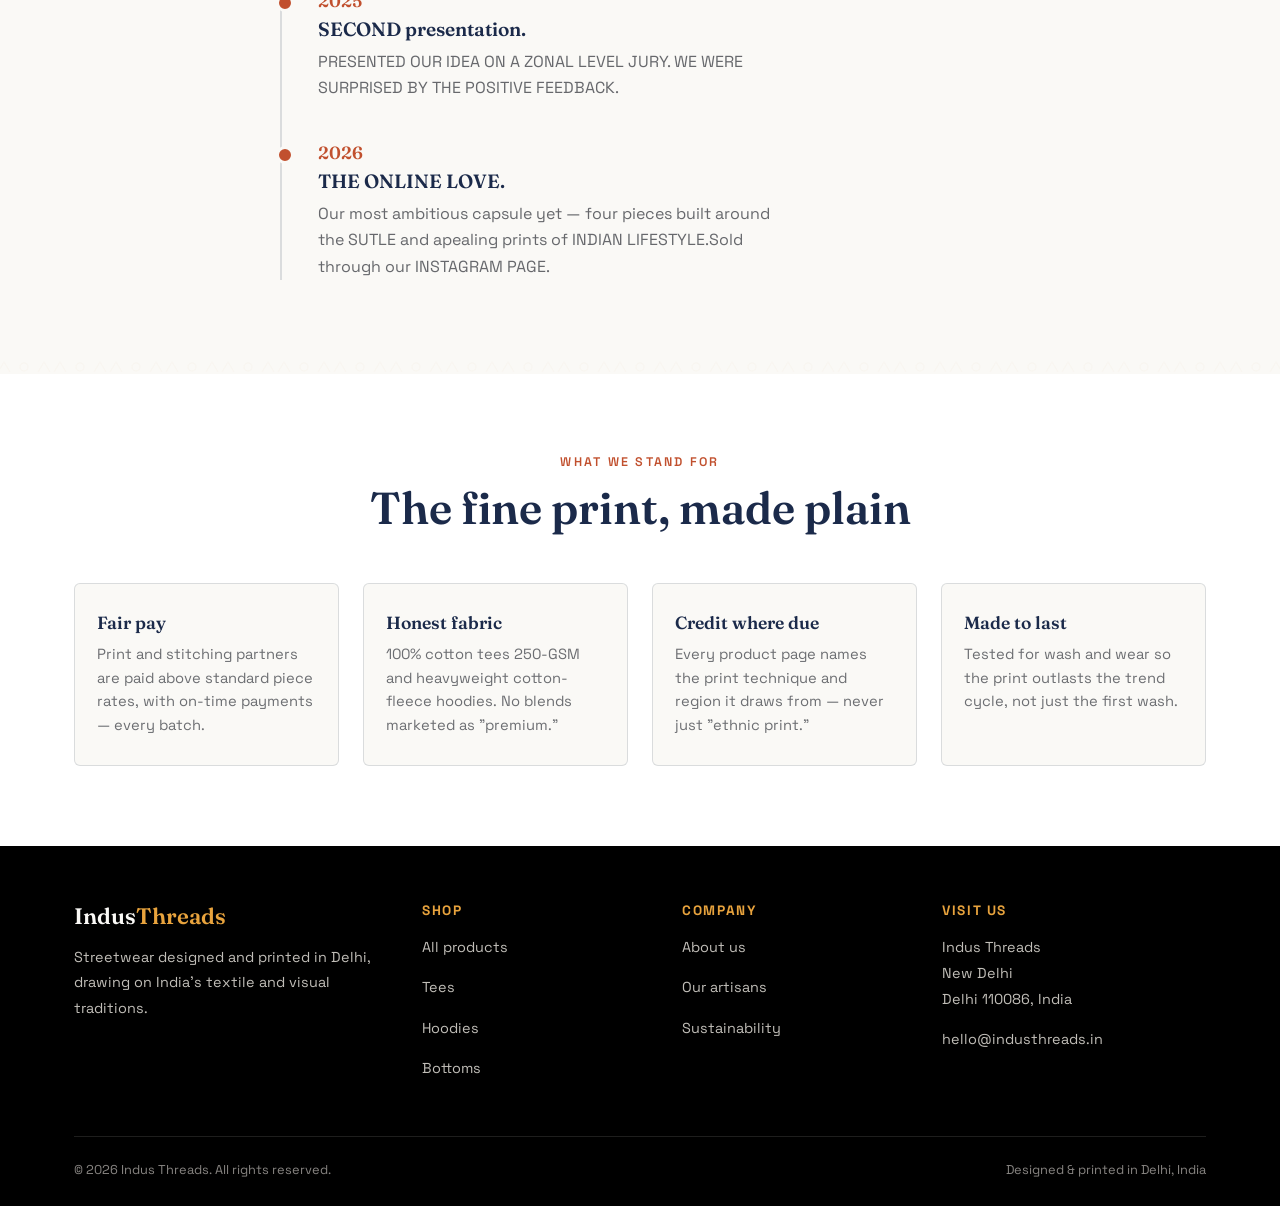
==== commit ecd79a98: "Add files via upload" ====
--- a/about.html
+++ b/about.html
@@ -39,7 +39,7 @@
       </div>
       <div class="about-hero-visual reveal">
         <div class="akela">
-          <img src="blue girl.png" alt="" srcset="">
+          <img src="blue girl.jpg" alt="" srcset="">
         </div>
         <!-- <svg viewBox="0 0 320 320" xmlns="http://www.w3.org/2000/svg" aria-hidden="true">
           <rect width="320" height="320" rx="6" fill="#3F5D45"/>
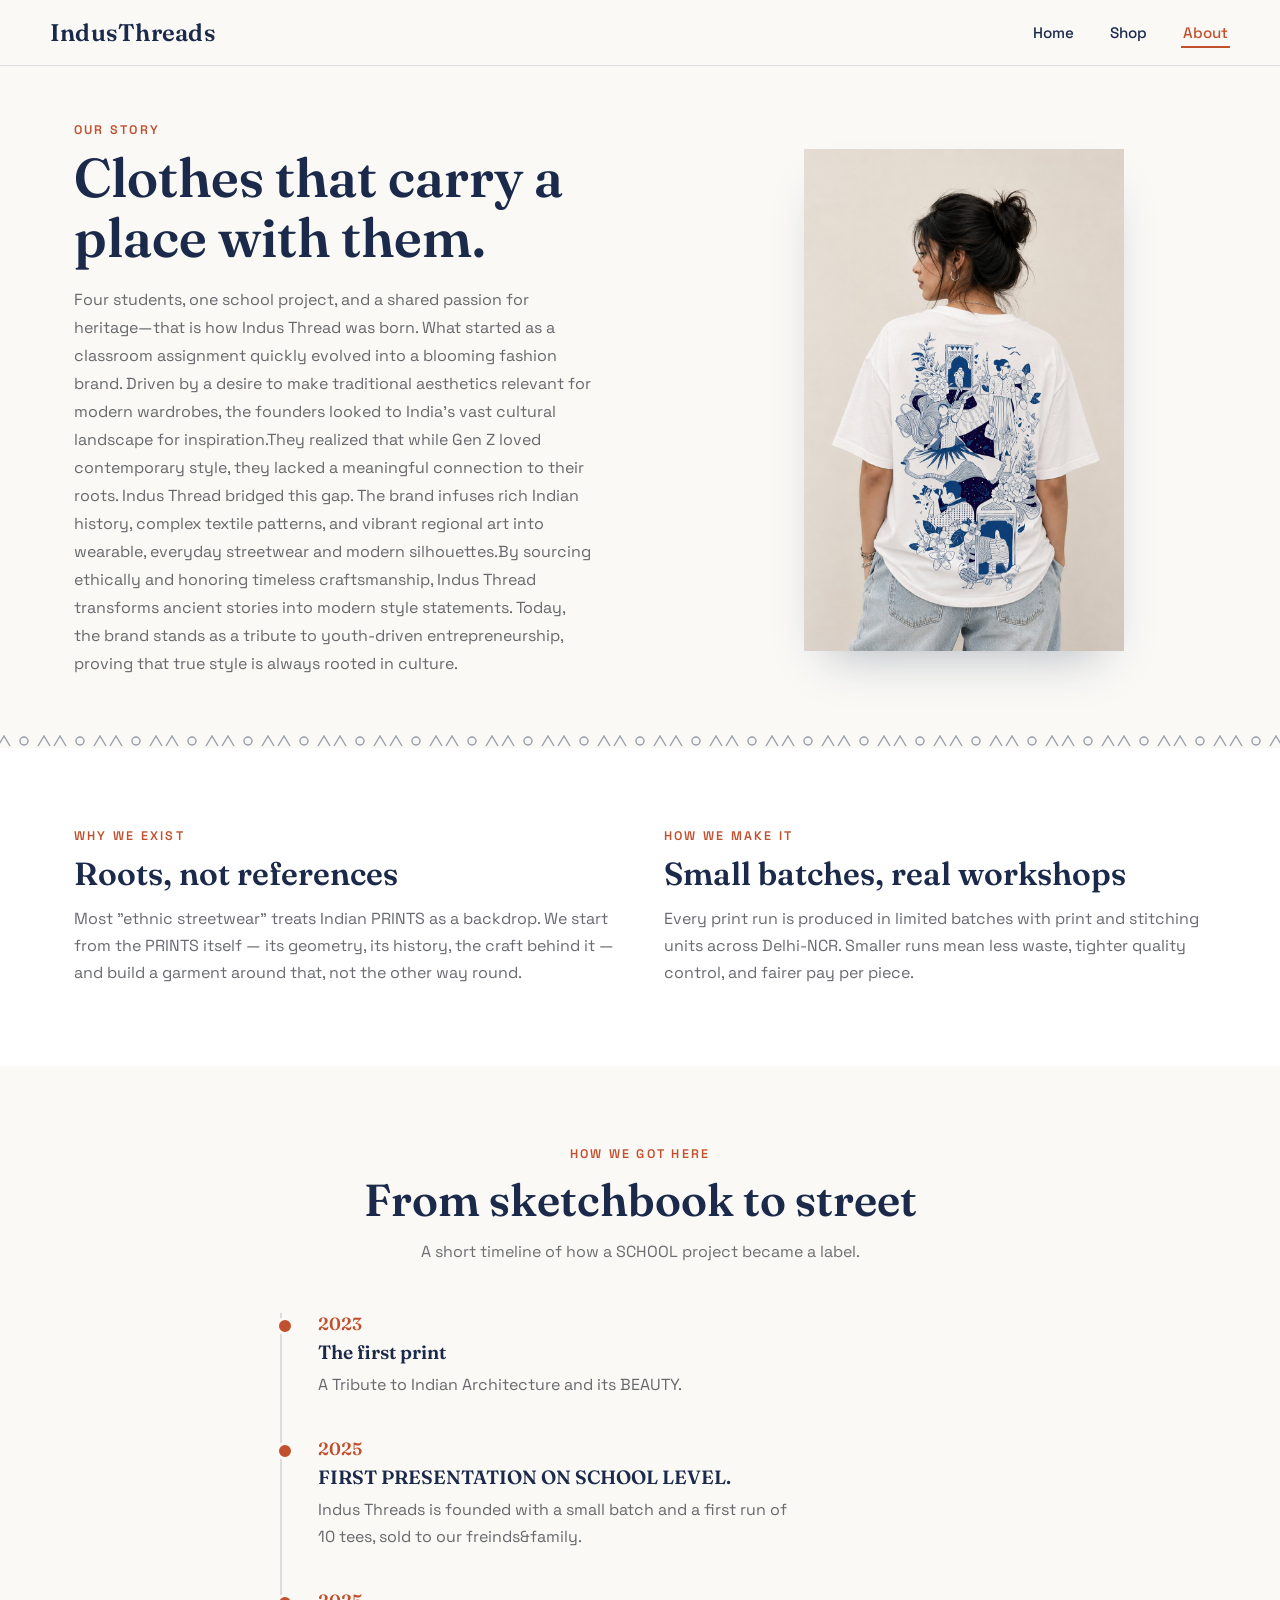
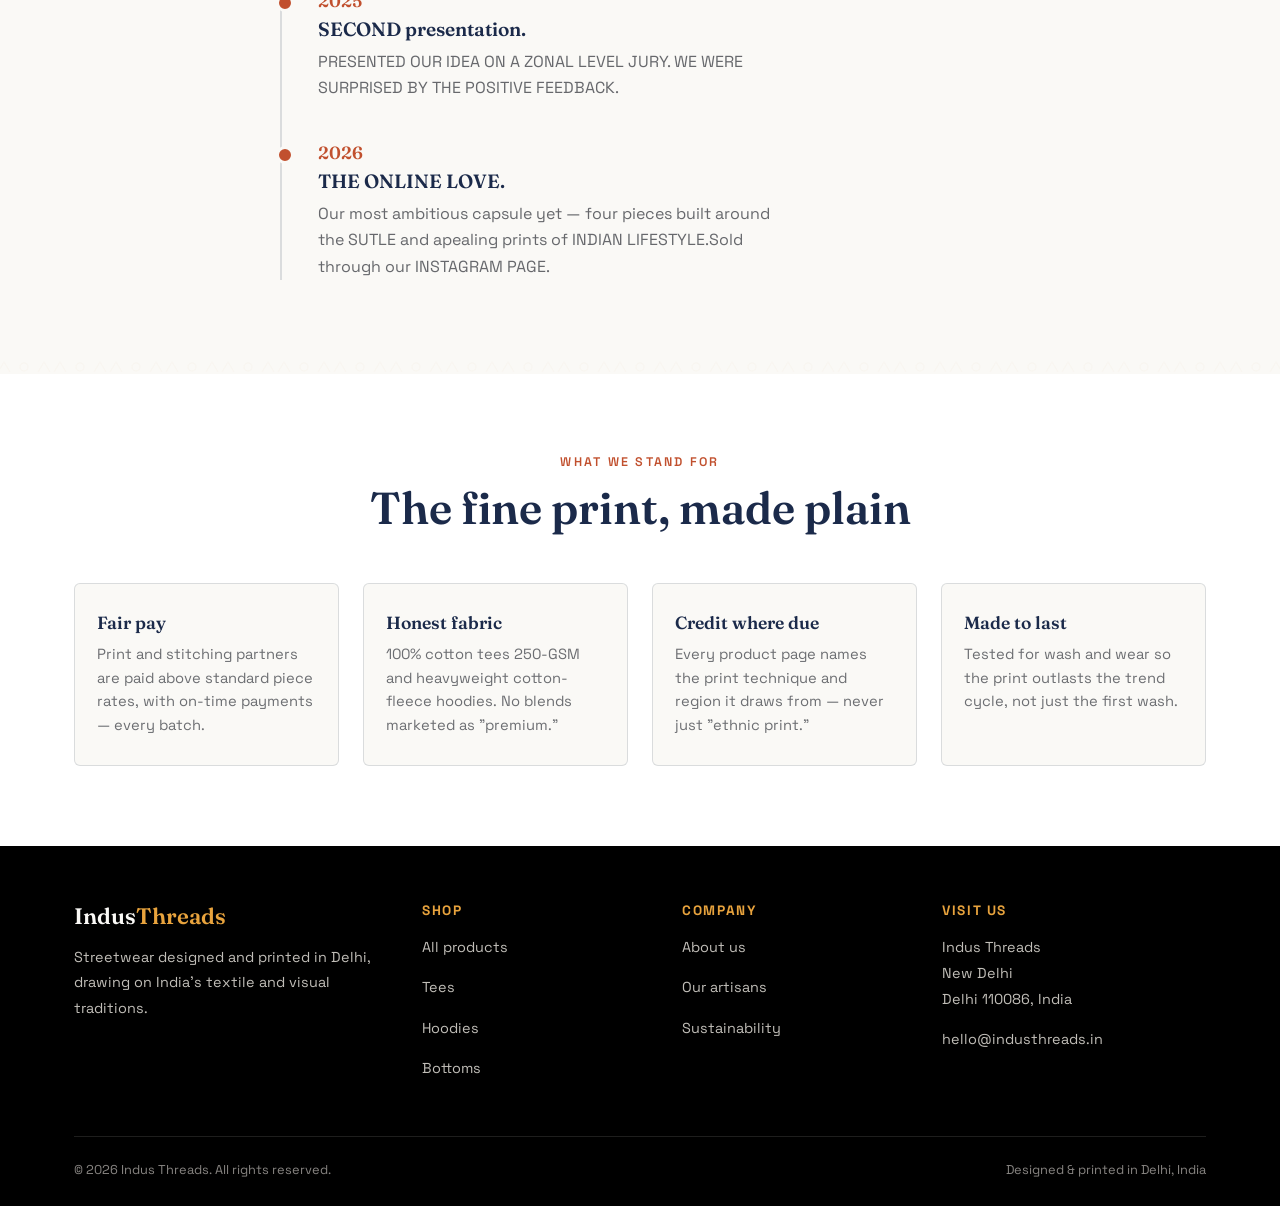
==== commit 4017c266: "he dallo" ====
--- a/about.html
+++ b/about.html
@@ -34,7 +34,7 @@
         <span class="eyebrow">Our story</span>
         <h1>Clothes that carry a place with them.</h1>
         <p>
-          Five students, one school project, and a shared passion for heritage—that is how Indus Thread was born. What started as a classroom assignment quickly evolved into a blooming fashion brand. Driven by a desire to make traditional aesthetics relevant for modern wardrobes, the founders looked to India's vast cultural landscape for inspiration.They realized that while Gen Z loved contemporary style, they lacked a meaningful connection to their roots. Indus Thread bridged this gap. The brand infuses rich Indian history, complex textile patterns, and vibrant regional art into wearable, everyday streetwear and modern silhouettes.By sourcing ethically and honoring timeless craftsmanship, Indus Thread transforms ancient stories into modern style statements. Today, the brand stands as a tribute to youth-driven entrepreneurship, proving that true style is always rooted in culture.
+          Four students, one school project, and a shared passion for heritage—that is how Indus Thread was born. What started as a classroom assignment quickly evolved into a blooming fashion brand. Driven by a desire to make traditional aesthetics relevant for modern wardrobes, the founders looked to India's vast cultural landscape for inspiration.They realized that while Gen Z loved contemporary style, they lacked a meaningful connection to their roots. Indus Thread bridged this gap. The brand infuses rich Indian history, complex textile patterns, and vibrant regional art into wearable, everyday streetwear and modern silhouettes.By sourcing ethically and honoring timeless craftsmanship, Indus Thread transforms ancient stories into modern style statements. Today, the brand stands as a tribute to youth-driven entrepreneurship, proving that true style is always rooted in culture.
         </p>
       </div>
       <div class="about-hero-visual reveal">
